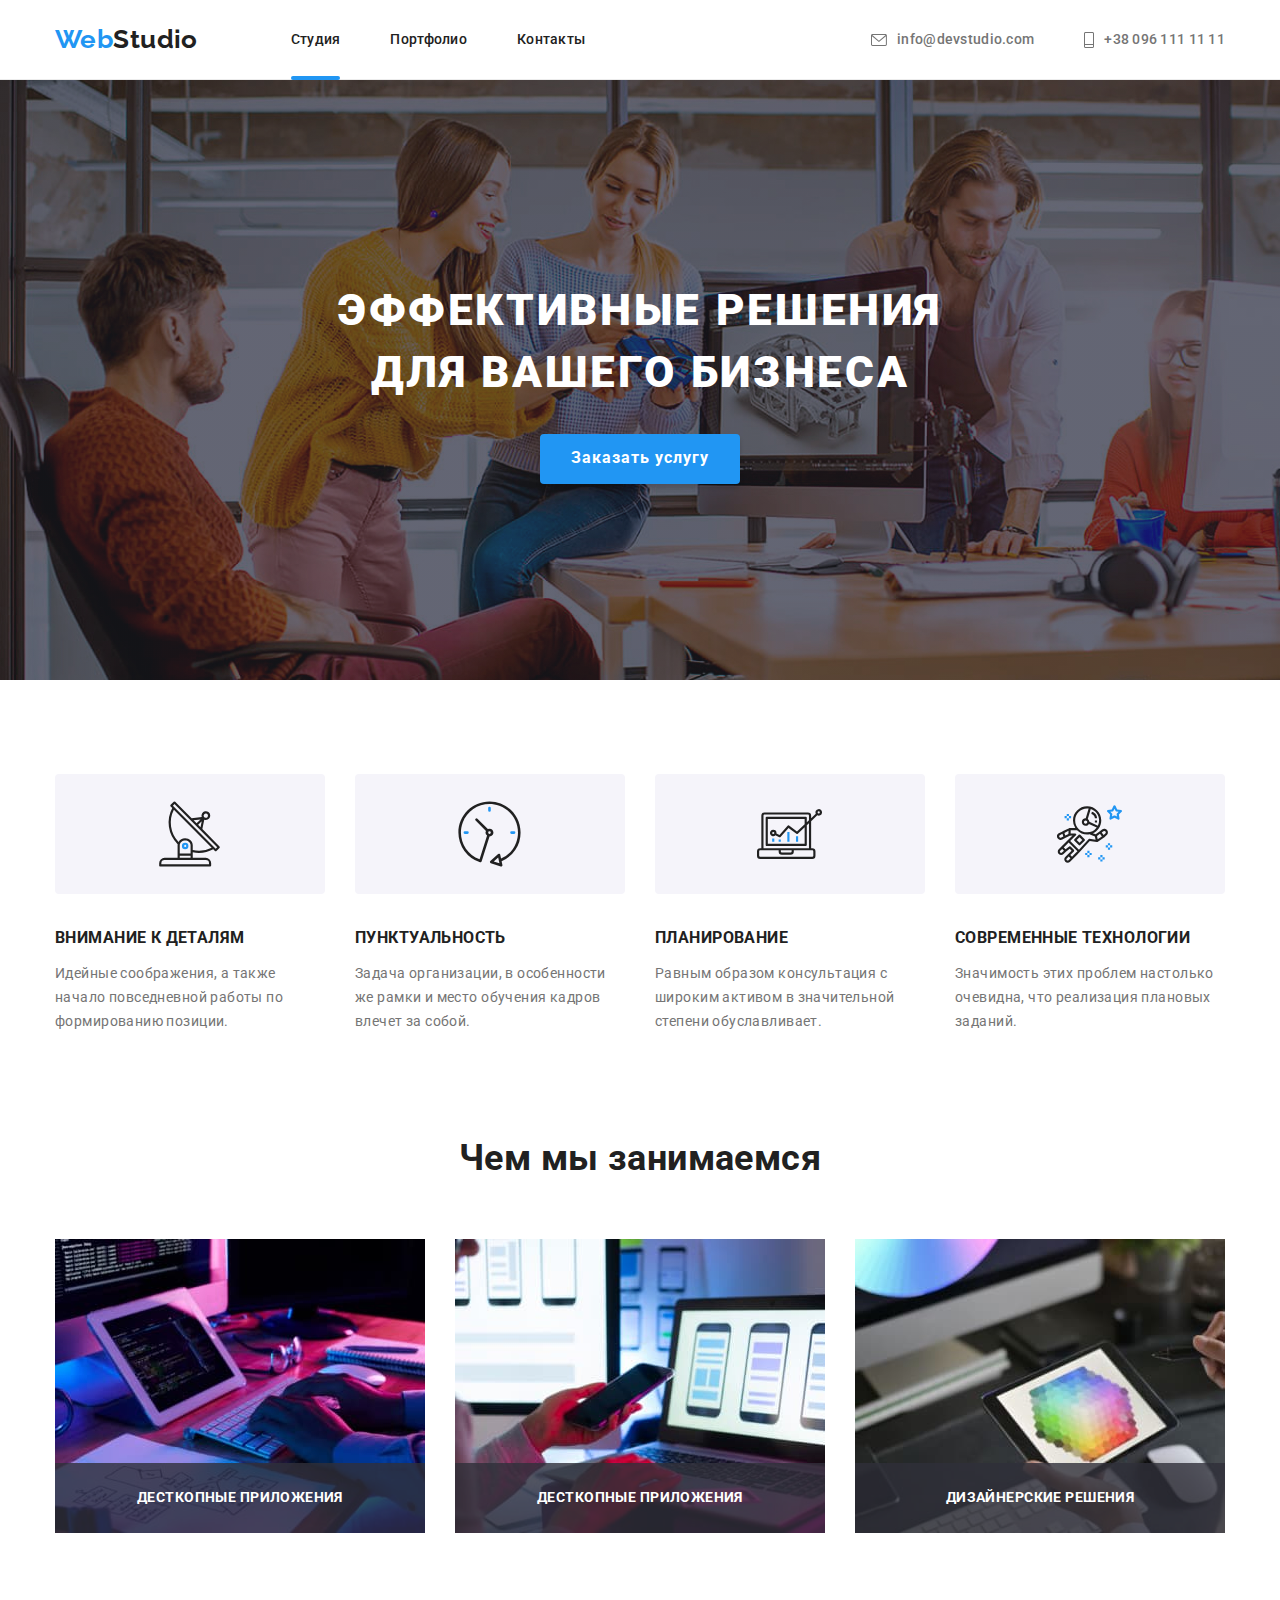
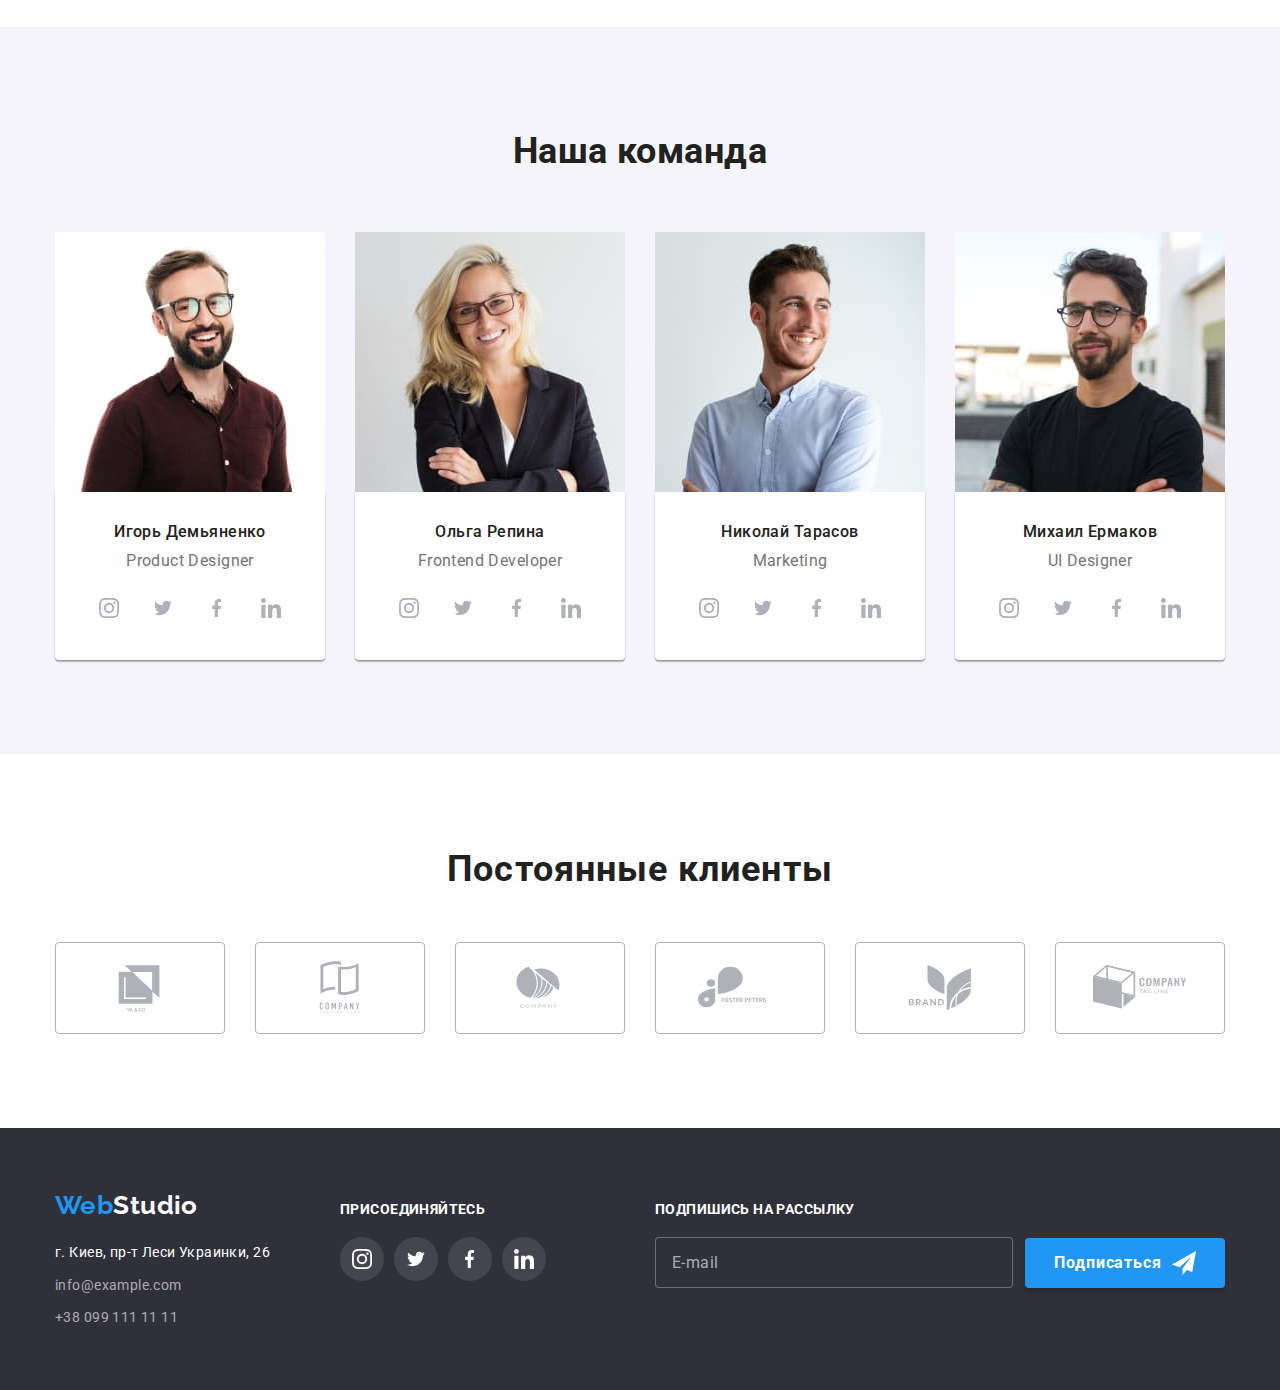
==== index.html @ 1c917165 "end" ====
<!DOCTYPE html>
<html lang="ru">
<head>
    <meta charset="UTF-8">
    <meta http-equiv="X-UA-Compatible" content="IE=edge">
    <meta name="viewport" content="width=device-width, initial-scale=1.0">
    <title>Document</title>
    <link rel="stylesheet" href="https://cdnjs.cloudflare.com/ajax/libs/modern-normalize/1.1.0/modern-normalize.min.css">
   
    <link rel="stylesheet" href="./css/main.css">
    <link href="https://fonts.googleapis.com/css2?family=Raleway:wght@700&family=Roboto:wght@400;500;700;900&display=swap"
        rel="stylesheet">
</head>
<body>

    
   
    <header class="header">
        <div class="container header__container">
        <nav class="nav-all">
            <a href="./" class="logo"><span class="logo__span">Web</span>Studio</a>
        <ul class="nav list">
            <li class="nav__studio"><a href="./index.html" class="nav__link current">Студия</a></li>
            <li class="nav__studio"><a href="./portfolio.html" class="nav__link">Портфолио</a></li>
            <li class="nav__studio"><a href="" class="nav__link">Контакты</a></li>
        </ul>
        </nav>
        <ul class="nav-auth list">
            
            <li class="nav-auth__item">
              
                    <!-- <svg class="icon-mail" > 
                    <use href="./images/icons.svg#icon-mail" class="link"></use>
                </svg> -->
                <a href="mailto:info@devstudio.com" class="nav-auth__link">
                    <svg class="nav-auth__icon-mail">
                        <use href="./images/icons.svg#icon-mail"></use>
                    </svg>info@devstudio.com</a>
                
            </li>
            <li class="nav-auth__item flex">
                <!-- <svg class="icon-tel">
                <use href="images/icons.svg#icon-tel"></use>
                </svg> -->
                <a href="tel:+380961111111" class="nav-auth__link">
                    <svg class="nav-auth__icon-tel">
                        <use href="images/icons.svg#icon-tel"></use>
                    </svg>
                    +38 096 111 11 11</a></li>
        </ul>  
        </div>
        
    </header>
    <main>

        
       
        <section class="hero">
            <div class="container">
            <h1 class="hero__title">Эффективные решения для вашего бизнеса</h1>
            <button type="button" class="button hero__button" data-modal-open>Заказать услугу</button>
            </div>
            
        </section>
       
        <section class="feature section">
            <div class="container">
            <h2 hidden class="feature_name">Наши качества</h2>
            <ul class="feature__list list">
               
                <li class="feature__item">
                    <div class="feature__icon-bcg">
                        <svg class="feature__icon">
                            <use href="./images/icons2.svg#icon-antenna"></use>
                        </svg>
                    </div>
                    <h3 class="feature__title">Внимание к деталям</h3>
                    <p class="feature__text">Идейные соображения, а также начало повседневной работы по формированию позиции.</p>
                </li>
                <li class="feature__item">
                    <div class="feature__icon-bcg">
                        <svg class="feature__icon">
                            <use href="./images/icons2.svg#icon-clock"></use>
                        </svg>
                    </div>
                    <h3 class="feature__title">Пунктуальность</h3>
                    <p class="feature__text">Задача организации, в особенности же рамки и место обучения кадров влечет за собой.</p>
                </li>
                <li class="feature__item">
                    <div class="feature__icon-bcg">
                        <svg class="feature__icon">
                            <use href="./images/icons2.svg#icon-diagram"></use>
                        </svg>
                    </div>
                    <h3 class="feature__title">Планирование</h3>
                    <p class="feature__text">Равным образом консультация с широким активом в значительной степени обуславливает.</p>
                </li>
                <li class="feature__item">
                    <div class="feature__icon-bcg">
                        <svg class="feature__icon">
                            <use href="./images/icons2.svg#icon-astronaut"></use>
                        </svg>
                    </div>
                    <h3 class="feature__title">Современные технологии</h3>
                    <p class="feature__text">Значимость этих проблем настолько очевидна, что реализация плановых заданий.</p>
                </li>
            </ul>
            </div>
        </section>
        <section class="what section">
            <div class="container">
            <h2 class="what__title ">Чем мы занимаемся</h2>
           <ul class="what__list list">
                <li class="what__item transparent">
                    <img src="./images/img-1.jpg"  alt="Человек печататет на планшете с клавиатурой" width="370">
                    <div class="what__transparent-box"><p>десткопные приложения</p></div>
                </li >
                <li class="what__item transparent">
                    <img src="./images/img-2.jpg" alt="Человек печататет на ноутбуке" width="370">
                    <div class="what__transparent-box">
                        <p>десткопные приложения</p>
                    </div>
                </li>
                <li class="what__item transparent">
                    <img src="./images/img-3.jpg"  alt="Человек печататет на планшете" width="370">
                    <div class="what__transparent-box"><p>Дизайнерские решения</p></div>
                </li>
            </ul>
            </div>
        </section>
        <section class="team section">
            <div class="container">
            <h2 class="team__title">Наша команда</h2>
            <ul class="team_list list">
                <li class="team__item">
                    <img src="./images/img-team-1.jpg" alt="Член команды" width="270">
                    <div class="team__card-team">
                    <h3 class="team__name">Игорь Демьяненко</h3>
                    <p lang="en" class="team__spec"> Product Designer</p>

                    <div class="team-icon">
                        <ul class="team-icon__action list">
                            <li class="team-icon__item"><a class="team-icon__icon-button">
                                <svg class="icon-team-inst" width="20px" height="20">
                                    <use href="./images/icons.svg#icon-inst"></use>
                                </svg>
                            </a></li>
                            <li class="team-icon__item"><a class="team-icon__icon-button">
                                <svg class="icon-team-twit" width="20" height="16">
                                <use href="./images/icons.svg#icon-twit"></use>
                                </svg>
                            </a></li>
                            <li class="team-icon__item"><a class="team-icon__icon-button">
                                <svg class="icon-team-fb" width="10" height="20">
                                    <use href="./images/icons.svg#icon-fb"></use>
                                </svg>
                            </a></li>
                            <li class="team-icon__item"><a class="team-icon__icon-button">
                                <svg class="icon-team-in" width="20" height="20">
                                    <use href="./images/icons.svg#icon-linkedin"></use>
                                </svg>
                            </a></li>
                        </ul>
                     
                </div>
                </div>
                </li>
                <li class="team__item">
                    <img src="./images/img-team-2.jpg" alt="Член команды" width="270">
                    <div class="team__card-team">
                    <h3 class="team__name">Ольга Репина</h3>
                    <p lang="en" class="team__spec">Frontend Developer</p>
                    <div class="team-icon">
                        <ul class="team-icon__action list">
                            <li class="team-icon__item"><a class="team-icon__icon-button">
                                    <svg class="icon-team-inst" width="20px" height="20">
                                        <use href="./images/icons.svg#icon-inst"></use>
                                    </svg>
                                </a></li>
                            <li class="team-icon__item"><a class="team-icon__icon-button">
                                    <svg class="icon-team-twit" width="20" height="16">
                                        <use href="./images/icons.svg#icon-twit"></use>
                                    </svg>
                                </a></li>
                            <li class="team-icon__item"><a class="team-icon__icon-button">
                                    <svg class="icon-team-fb" width="10" height="20">
                                        <use href="./images/icons.svg#icon-fb"></use>
                                    </svg>
                                </a></li>
                            <li class="team-icon__item"><a class="team-icon__icon-button">
                                    <svg class="icon-team-in" width="20" height="20">
                                        <use href="./images/icons.svg#icon-linkedin"></use>
                                    </svg>
                                </a></li>
                        </ul>
                    
                    </div>
                    
                  
                    </div>
                </li>
                <li class="team__item">
                    <img src="./images/img-team-3.jpg" alt="Член команды" width="270">
                    <div class="team__card-team">
                    <h3 class="team__name">Николай Тарасов</h3>
                    <p lang="en" class="team__spec">Marketing</p>
                    <div class="team-icon">
                        <ul class="team-icon__action list">
                            <li class="team-icon__item"><a class="team-icon__icon-button">
                                    <svg class="icon-team-inst" width="20px" height="20">
                                        <use href="./images/icons.svg#icon-inst"></use>
                                    </svg>
                                </a></li>
                            <li class="team-icon__item"><a class="team-icon__icon-button">
                                    <svg class="icon-team-twit" width="20" height="16">
                                        <use href="./images/icons.svg#icon-twit"></use>
                                    </svg>
                                </a></li>
                            <li class="team-icon__item"><a class="team-icon__icon-button">
                                    <svg class="icon-team-fb" width="10" height="20">
                                        <use href="./images/icons.svg#icon-fb"></use>
                                    </svg>
                                </a></li>
                            <li class="team-icon__item"><a class="team-icon__icon-button">
                                    <svg class="icon-team-in" width="20" height="20">
                                        <use href="./images/icons.svg#icon-linkedin"></use>
                                    </svg>
                                </a></li>
                        </ul>
                    
                    </div>
                    </div>
                </li>
                <li class="team__item">
                    <img src="./images/img-team-4.jpg" alt="Член команды" width="270">
                   <div class="team__card-team">
                    <h3 class="team__name">Михаил Ермаков</h3>
                    <p lang="en" class="team__spec">UI Designer</p>
                    <div class="team-icon">
                        <ul class="team-icon__action list">
                            <li class="team-icon__item"><a class="team-icon__icon-button">
                                    <svg class="icon-team-inst" width="20px" height="20">
                                        <use href="./images/icons.svg#icon-inst"></use>
                                    </svg>
                                </a></li>
                            <li class="team-icon__item"><a class="team-icon__icon-button">
                                    <svg class="icon-team-twit" width="20" height="16">
                                        <use href="./images/icons.svg#icon-twit"></use>
                                    </svg>
                                </a></li>
                            <li class="team-icon__item"><a class="team-icon__icon-button">
                                    <svg class="icon-team-fb" width="10" height="20">
                                        <use href="./images/icons.svg#icon-fb"></use>
                                    </svg>
                                </a></li>
                            <li class="team-icon__item"><a class="team-icon__icon-button">
                                    <svg class="icon-team-in" width="20" height="20">
                                        <use href="./images/icons.svg#icon-linkedin"></use>
                                    </svg>
                                </a></li>
                        </ul>
                    
                    </div>
                    </div>
                </li>
            </ul>
            </div>
        </section>

        <section class="client section">
            <div class="container">
                <h2 class="client__title">Постоянные клиенты</h2>
                <div class="client__box">
                <ul class="client__list list">
                    <li class="client__icon">
                        <a href="./portfolio.html" class="client__link">
                        <svg class="client__svg" width="106" height="60">
                            <use href="./images/icons.svg#icon-yg"></use>
                        </svg>
                        </a>
                    </li>
                        <li class="client__icon">
                            <a href="./portfolio.html" class="client__link">
                                <svg class="client-svg" width="106" height="60">
                                    <use href="./images/icons.svg#icon-company"></use>
                                </svg>
                            </a>
                        </li>
                        <li class="client__icon">
                            <a href="./portfolio.html" class="client__link">
                                <svg class="client-svg" width="106" height="60">
                                    <use href="./images/icons.svg#icon-company-2"></use>
                                </svg>
                            </a>
                        </li>
                        <li class="client__icon">
                            <a href="./portfolio.html" class="client__link">
                                <svg class="client-svg" width="106" height="60">
                                    <use href="./images/icons.svg#icon-foster"></use>
                                </svg>
                            </a>
                        </li>
                        <li class="client__icon">
                            <a href="./portfolio.html" class="client__link">
                                <svg class="client-svg" width="106" height="60">
                                    <use href="./images/icons.svg#icon-brand"></use>
                                </svg>
                            </a>
                        </li>
                        <li class="client__icon">
                            <a href="./portfolio.html" class="client__link">
                                <svg class="client-svg" width="106" height="60">
                                    <use href="./images/icons.svg#icon-tagline"></use>
                                </svg>
                            </a>
                        </li>
                </ul>
                </div>
            </div>
        </section>
    </main>
    <footer class="footer">
        <div class="container footer__container">
            <div class="footer__link">
        <a href="./" class="logo footer__logo"><span class="logo__span">Web</span>Studio</a>
        <address>
            <ul class="footer__list list">
                <li><a href="https://goo.gl/maps/Bfg26Rv25KaWE5JLA" class="footer-address ">г. Киев, пр-т Леси Украинки, 26</a></li>
                <li><a href="mailto:info@example.com" class="footer-email">info@example.com</a></li>
                <li><a href="tel:+380991111111" class="footer-tel">+38 099 111 11 11</a></li>
            </ul>
        </address>
        </div>
        <div class="footer-icon">
            <p class="footer-icon__title">присоединяйтесь</p>
        
            <ul class="team-icon__action list">
                <li class="team-icon__item"><a class="team-icon__icon-button icon-grey">
                        <svg class="icon-team-inst" width="20px" height="20">
                            <use href="./images/icons.svg#icon-inst"></use>
                        </svg>
                    </a></li>
                <li class="team-icon__item"><a class="team-icon__icon-button icon-grey">
                        <svg class="icon-team-twit" width="20" height="16">
                            <use href="./images/icons.svg#icon-twit"></use>
                        </svg>
                    </a></li>
                <li class="team-icon__item"><a class="team-icon__icon-button icon-grey">
                        <svg class="icon-team-fb" width="10" height="20">
                            <use href="./images/icons.svg#icon-fb"></use>
                        </svg>
                    </a></li>
                <li class="team-icon__item"><a class="team-icon__icon-button icon-grey">
                        <svg class="icon-team-in" width="20" height="20">
                            <use href="./images/icons.svg#icon-linkedin"></use>
                        </svg>
                    </a></li>
            </ul>

        </div>

        <form class="signature">
           
            <label class="signature__sign">подпишись на рассылку
                <input type="email" name="email" class="signature__input" placeholder="E-mail">
            </label>
            <button class="button signature__button">Подписаться
                <svg class="button-sign__icon" width="24" height="24">
                    <use href="./images/icons.svg#icon-modal-send"></use>
                </svg>
            </button>
        </form>
        </div>



    </footer>

    
    <div class="backdrop is-hidden" data-modal>
        <div class="modal">
            <form class="modal__form">
                
                <p class="modal__title">Оставьте свои данные, мы вам перезвоним</p>
                <span class="modal__name">Имя</span>
           
                <label class="modal__lable">
               
                <input type="text" name="name" class="modal__input">
               <svg height="18" width="18" class="modal__icon">
                   <use href="./images/icons.svg#icon-modal-name" ></use>
               </svg>
               
            </label>

             <span class="modal__name">Телефон</span>
            <label class="modal__lable">
                
                    <input type="tel" name="tel" class="modal__input">
                    <svg height="18" width="18" class="modal__icon">
                        <use href="./images/icons.svg#icon-modal-tel"></use>
                    </svg>
                
            </label>
            
            <span class="modal__name">Почта</span>
            <label class="modal__lable">
               
                    <input type="email" name="email" class="modal__input">
                    <svg height="18" width="18" class="modal__icon">
                        <use href="./images/icons.svg#icon-modal-email"></use>
                    </svg>
                
            </label>
            
            <span class="modal__name">Комментарий</span>
            <label class="modal__lable">
              
                   <textarea name="comment"  class="modal__textarea" placeholder="Введите текст"></textarea>
                  
                
            </label>

            <label class="modal__chek"><input type="checkbox" name="accept" class="modal__checkbox">
                <span class="modal__check-icon"></span>
                 Соглашаюсь с рассылкой и принимаю <a href="./" class="accept">Условия договора</a></label>

            <button type="submit" class="button modal__button">Отправить</button>

            </form>
           
            <button class="modal-btn" data-modal-close><svg  width="11" height="11">
            <use href="./images/icons.svg#icon-close"></use>
        </svg>
    </button></div>
    </div>
    

    <script src="./js/modal.js"></script>

</body>
</html>
---- css/main.css ----
@charset "UTF-8";
:root {
  -webkit-transition: opacity 250ms cubic-bezier(0.4, 0, 0.2, 1), -webkit-transform 250ms cubic-bezier(0.4, 0, 0.2, 1);
  transition: opacity 250ms cubic-bezier(0.4, 0, 0.2, 1), -webkit-transform 250ms cubic-bezier(0.4, 0, 0.2, 1);
  transition: transform 250ms cubic-bezier(0.4, 0, 0.2, 1), opacity 250ms cubic-bezier(0.4, 0, 0.2, 1);
  transition: transform 250ms cubic-bezier(0.4, 0, 0.2, 1), opacity 250ms cubic-bezier(0.4, 0, 0.2, 1), -webkit-transform 250ms cubic-bezier(0.4, 0, 0.2, 1);
  --main-text-color: #212121;
  --second--text-color: #757575;
  --main-bcg-color: #ffffff;
  --main-herofooter-color: #2f303a;
  --secondary-bcg-color: #f5f4fa;
  --acent-color: #2196f3;
  --white-color: #ffffff;
  --btn-bcg-color: #f5f4fa;
  --brd-color: #ececec;
  --icon-bck: #afb1b8;
}

body {
  color: var(--main-text-color);
  font-family: roboto, sans-serif;
  background-color: var(--white-color);
  font-size: 14px;
  letter-spacing: 0.03em;
}

h1,
h2,
h3 {
  margin: 0;
}

img {
  display: block;
  max-width: 100%;
}

.list {
  list-style: none;
  padding: 0;
  margin: 0;
}

.link {
  text-decoration: none;
}

.logo, .logo__span {
  font-size: 26px;
  font-family: raleway, sans-serif;
  font-weight: 700;
  line-height: 1.2;
  text-decoration: none;
}

.footer-address, .footer-email, .footer-tel {
  line-height: 1.7;
  text-decoration: none;
  -webkit-transition: color 250ms cubic-bezier(0.4, 0, 0.2, 1);
  transition: color 250ms cubic-bezier(0.4, 0, 0.2, 1);
}

.button, .modal-btn {
  display: -webkit-box;
  display: -ms-flexbox;
  display: flex;
  -webkit-box-align: center;
      -ms-flex-align: center;
          align-items: center;
  -webkit-box-pack: center;
      -ms-flex-pack: center;
          justify-content: center;
}

.container {
  /* outline: 1px solid red; */
  width: 1200px;
  padding-left: 15px;
  padding-right: 15px;
  margin-left: auto;
  margin-right: auto;
}

.section {
  padding-top: 94px;
  padding-bottom: 94px;
}

.logo {
  color: var(--main-text-color);
}

.logo__span {
  color: var(--acent-color);
}

/* Header */
.header {
  /* outline: solid 1px tomato; */
  border-bottom: solid 1px var(--brd-color);
}

.header__container {
  display: -webkit-box;
  display: -ms-flexbox;
  display: flex;
  -webkit-box-align: center;
      -ms-flex-align: center;
          align-items: center;
}

.nav {
  display: -webkit-box;
  display: -ms-flexbox;
  display: flex;
  -webkit-box-align: center;
      -ms-flex-align: center;
          align-items: center;
  margin-left: 93px;
}

.nav-all {
  display: -webkit-box;
  display: -ms-flexbox;
  display: flex;
  -webkit-box-align: center;
      -ms-flex-align: center;
          align-items: center;
}

.nav__link {
  text-decoration: none;
  color: var(--main-text-color);
  -webkit-transition: color 250ms cubic-bezier(0.4, 0, 0.2, 1);
  transition: color 250ms cubic-bezier(0.4, 0, 0.2, 1);
}

.nav__link:hover, .nav__link:focus {
  color: var(--acent-color);
}

.nav__studio {
  display: block;
  padding-top: 32px;
  padding-bottom: 32px;
  font-weight: 500;
  line-height: 1.1;
  letter-spacing: 0.02em;
}

.nav__link .current {
  color: var(--acent-color);
}

/* Blue line current */
.nav__studio {
  position: relative;
  /* outline: 1px solid red; */
}

.nav__link.current::after {
  position: absolute;
  left: 0;
  bottom: 0;
  -webkit-transform: translate(0%, 1px);
          transform: translate(0%, 1px);
  content: '';
  background-color: var(--acent-color);
  width: 100%;
  height: 4px;
  border-radius: 2px;
}

.nav-auth__link {
  display: -webkit-box;
  display: -ms-flexbox;
  display: flex;
  -webkit-box-align: center;
      -ms-flex-align: center;
          align-items: center;
  text-decoration: none;
  /* outline: 1px solid green; */
  color: var(--second--text-color);
  font-weight: 500;
  line-height: 1.1;
  letter-spacing: 0.02em;
  fill: var(--second--text-color);
  -webkit-transition: color 250ms cubic-bezier(0.4, 0, 0.2, 1), fill 250ms cubic-bezier(0.4, 0, 0.2, 1);
  transition: color 250ms cubic-bezier(0.4, 0, 0.2, 1), fill 250ms cubic-bezier(0.4, 0, 0.2, 1);
}

.nav-auth__link:hover, .nav-auth__link:focus {
  color: var(--acent-color);
  fill: var(--acent-color);
}

/* Nav auth icon */
.nav-auth__item {
  display: -webkit-box;
  display: -ms-flexbox;
  display: flex;
  -webkit-box-align: center;
      -ms-flex-align: center;
          align-items: center;
}

.nav-auth__icon-mail {
  --color: currentColor;
  height: 12px;
  width: 16px;
  margin-right: 10px;
  /* fill: var(--second--text-color); */
}

.nav-auth__icon-mail:hover, .nav-auth__icon-mail:focus {
  fill: var(--acent-color);
}

.nav-auth__icon-tel {
  width: 10px;
  height: 16px;
  margin-right: 10px;
  /* fill: var(--second--text-color); */
}

/* Header-flex */
.nav__studio {
  /* outline: tomato solid 2px; */
  margin-right: 50px;
}

.nav__studio:last-child {
  margin-right: 0px;
}

.nav-auth {
  display: -webkit-box;
  display: -ms-flexbox;
  display: flex;
  margin-left: auto;
}

.nav-auth__item + .nav-auth__item {
  margin-left: 50px;
}

/* hero */
.hero {
  max-width: 1600px;
  height: 600px;
  margin-left: auto;
  margin-right: auto;
  background-image: -webkit-gradient(linear, left top, right top, from(rgba(47, 48, 58, 0.4)), to(rgba(47, 48, 58, 0.4))), url(../images/overlay.jpg);
  background-image: linear-gradient(to right, rgba(47, 48, 58, 0.4), rgba(47, 48, 58, 0.4)), url(../images/overlay.jpg);
  background-color: var(--main-herofooter-color);
  text-align: center;
  padding-top: 200px;
  padding-bottom: 200px;
}

.hero__title {
  /* outline: tomato solid 2px; */
  width: 696px;
  color: var(--white-color);
  margin: 0 auto;
  margin-bottom: 30px;
  font-weight: 900;
  font-size: 44px;
  line-height: 1.4;
  text-align: center;
  letter-spacing: 0.06em;
  text-transform: uppercase;
}

.hero__button {
  margin-left: auto;
  margin-right: auto;
}

/* Section - feature */
/* Feature */
.feature__list {
  display: -webkit-box;
  display: -ms-flexbox;
  display: flex;
  -ms-flex-wrap: wrap;
      flex-wrap: wrap;
  -webkit-box-pack: center;
      -ms-flex-pack: center;
          justify-content: center;
}

.feature__item {
  width: 270px;
}

.feature__item + .feature__item {
  margin-left: 30px;
}

.feature__title {
  line-height: 1.7;
  text-transform: uppercase;
  margin-top: 30px;
}

.feature__text {
  color: var(--second--text-color);
  line-height: 1.7;
  margin-top: 10px;
  margin-bottom: 0px;
}

/* Icon Feature */
.feature__icon-bcg {
  width: 270px;
  height: 120px;
  background-color: var(--secondary-bcg-color);
  border-radius: 4px;
}

.feature__icon {
  width: 65px;
  height: 70px;
  margin: 25px 102px;
}

/* Backdrop and modal */
.backdrop {
  outline: 1px solid green;
  position: fixed;
  top: 0;
  left: 0;
  background-color: rgba(0, 0, 0, 0.2);
  height: 100%;
  width: 100%;
}

.backdrop.is-hidden {
  opacity: 0;
  pointer-events: none;
  visibility: hidden;
}

.backdrop.is-hidden .modal {
  position: absolute;
  top: 50%;
  left: 50%;
  -webkit-transform: translate(-50%, -50%) scale(0.5);
          transform: translate(-50%, -50%) scale(0.5);
}

.modal {
  position: absolute;
  top: 50%;
  left: 50%;
  -webkit-transform: translate(-50%, -50%) scale(1);
          transform: translate(-50%, -50%) scale(1);
  width: 528px;
  background-color: var(--white-color);
  -webkit-box-shadow: 0px 1px 3px rgba(0, 0, 0, 0.12), 0px 1px 1px rgba(0, 0, 0, 0.14), 0px 2px 1px rgba(0, 0, 0, 0.2);
          box-shadow: 0px 1px 3px rgba(0, 0, 0, 0.12), 0px 1px 1px rgba(0, 0, 0, 0.14), 0px 2px 1px rgba(0, 0, 0, 0.2);
  border-radius: 4px;
  -webkit-transition: -webkit-transform 250ms linear;
  transition: -webkit-transform 250ms linear;
  transition: transform 250ms linear;
  transition: transform 250ms linear, -webkit-transform 250ms linear;
  padding: 40px 40px;
}

/* Modal form */
.modal__form {
  width: 448px;
  margin-right: auto;
  margin-left: auto;
}

.modal__title {
  margin: 0;
  text-align: center;
  font-weight: 700;
  font-size: 20px;
  line-height: 1.1;
  letter-spacing: 0.03em;
  margin-bottom: 12px;
}

.modal__name {
  display: block;
  font-size: 12px;
  line-height: 1.1;
  letter-spacing: 0.01em;
  color: var(--second--text-color);
  -webkit-transition: fill 250ms cubic-bezier(0.4, 0, 0.2, 1);
  transition: fill 250ms cubic-bezier(0.4, 0, 0.2, 1);
}

.modal__name ~ .modal__name {
  margin-top: 10px;
}

.modal__lable {
  /* outline: 1px solid green; */
  position: relative;
  display: -webkit-box;
  display: -ms-flexbox;
  display: flex;
  -webkit-box-orient: vertical;
  -webkit-box-direction: normal;
      -ms-flex-direction: column;
          flex-direction: column;
  width: 100%;
  font-size: 12px;
  line-height: 1.1;
  letter-spacing: 0.01em;
  color: var(--second--text-color);
  -webkit-transition: fill 250ms cubic-bezier(0.4, 0, 0.2, 1);
  transition: fill 250ms cubic-bezier(0.4, 0, 0.2, 1);
  margin-top: 4px;
}

.modal__input {
  /* outline: 1px solid red; */
  width: 100%;
  display: block;
  height: 40px;
  border: 1px solid rgba(33, 33, 33, 0.2);
  border-radius: 4px;
  padding-left: 41px;
  -webkit-transition: border-color 250ms cubic-bezier(0.4, 0, 0.2, 1);
  transition: border-color 250ms cubic-bezier(0.4, 0, 0.2, 1);
}

.modal__input:focus {
  outline: none;
  border-color: var(--acent-color);
}

.modal__icon {
  /* outline: 1px solid green; */
  position: absolute;
  top: 50%;
  left: 15px;
  -webkit-transform: translateY(-50%);
          transform: translateY(-50%);
}

.modal__input:focus + .modal__icon {
  fill: var(--acent-color);
}

.modal__textarea {
  width: 448px;
  height: 120px;
  resize: none;
  border: 1px solid rgba(33, 33, 33, 0.2);
  border-radius: 4px;
  padding: 12px 16px;
}

.modal__textarea:focus {
  outline: none;
  border-color: var(--acent-color);
}

.modal__chek {
  display: -webkit-box;
  display: -ms-flexbox;
  display: flex;
  -webkit-box-align: center;
      -ms-flex-align: center;
          align-items: center;
  margin-top: 20px;
}

.modal__checkbox {
  -webkit-appearance: none;
     -moz-appearance: none;
          appearance: none;
  position: absolute;
}

.modal__checkbox:checked + .modal__check-icon {
  border-color: var(--acent-color);
  background-color: var(--acent-color);
  background-image: url(../images/checkbox.svg);
  background-size: contain;
  background-repeat: no-repeat;
  background-position: center;
}

.modal__check-icon {
  display: inline-block;
  width: 16px;
  height: 15px;
  border-radius: 4px;
  border: 2px solid #2a2a2a;
  margin-right: 8px;
}

.accept {
  margin-left: 7px;
  color: var(--acent-color);
}

.modal__button {
  margin-left: auto;
  margin-right: auto;
  margin-top: 30px;
}

/* section what we do */
.what__title {
  font-weight: 700;
  font-size: 36px;
  line-height: 1.7;
  text-align: center;
}

.what__list {
  display: -webkit-box;
  display: -ms-flexbox;
  display: flex;
  -webkit-box-pack: center;
      -ms-flex-pack: center;
          justify-content: center;
  margin-top: 50px;
}

.what__item + .what__item {
  margin-left: 30px;
}

/* what we do transparent box */
.what__item.transparent {
  position: relative;
}

.what__transparent-box {
  position: absolute;
  left: 0;
  bottom: 0;
  /* outline: 1px solid red; */
  background: rgba(47, 48, 58, 0.8);
  width: 100%;
  height: 70px;
  font-size: 14px;
  font-weight: 700;
  line-height: 1.1;
  text-align: center;
  letter-spacing: 0.03em;
  text-transform: uppercase;
  color: var(--white-color);
}

.what__transparent-box p {
  margin: 0;
  padding-top: 27px;
  padding-bottom: 27px;
}

.what {
  padding-top: 0px;
}

/* section team */
.team {
  background-color: var(--secondary-bcg-color);
}

.team__title {
  font-weight: 700;
  font-size: 36px;
  line-height: 1.7;
  text-align: center;
}

.team__name {
  font-weight: 500;
  font-size: 16px;
  line-height: 1.2;
  text-align: center;
}

.team__spec {
  font-weight: 400;
  font-size: 16px;
  line-height: 1.2;
  text-align: center;
  color: var(--second--text-color);
  margin-top: 10px;
  margin-bottom: 0px;
}

.team_list {
  display: -webkit-box;
  display: -ms-flexbox;
  display: flex;
  margin-top: 50px;
  -webkit-box-pack: center;
      -ms-flex-pack: center;
          justify-content: center;
}

.team__item + .team__item {
  margin-left: 30px;
}

.team__card-team {
  padding-top: 30px;
  padding-bottom: 30px;
  background-color: var(--white-color);
  -webkit-box-shadow: 0px 1px 3px rgba(0, 0, 0, 0.12), 0px 1px 1px rgba(0, 0, 0, 0.14), 0px 2px 1px rgba(0, 0, 0, 0.2);
          box-shadow: 0px 1px 3px rgba(0, 0, 0, 0.12), 0px 1px 1px rgba(0, 0, 0, 0.14), 0px 2px 1px rgba(0, 0, 0, 0.2);
  border-radius: 0px 0px 4px 4px;
}

/* Icon team */
.team-icon__action {
  display: -webkit-box;
  display: -ms-flexbox;
  display: flex;
  -webkit-box-align: center;
      -ms-flex-align: center;
          align-items: center;
}

.team-icon__icon-button {
  display: -webkit-box;
  display: -ms-flexbox;
  display: flex;
  -webkit-box-align: center;
      -ms-flex-align: center;
          align-items: center;
  -webkit-box-pack: center;
      -ms-flex-pack: center;
          justify-content: center;
  width: 44px;
  height: 44px;
  border: none;
  padding: 0;
  background-color: var(--main-bcg-color);
  border-radius: 50%;
  -webkit-transition: fill 250ms cubic-bezier(0.4, 0, 0.2, 1), background-color 250ms cubic-bezier(0.4, 0, 0.2, 1);
  transition: fill 250ms cubic-bezier(0.4, 0, 0.2, 1), background-color 250ms cubic-bezier(0.4, 0, 0.2, 1);
}

.team-icon__icon-button:hover, .team-icon__icon-button:focus {
  background-color: var(--acent-color);
  fill: var(--main-bcg-color);
}

.team-icon__item + .team-icon__item {
  margin-left: 10px;
}

.team-icon {
  display: -webkit-box;
  display: -ms-flexbox;
  display: flex;
  -webkit-box-align: center;
      -ms-flex-align: center;
          align-items: center;
  margin-left: 32px;
  margin-right: 32px;
  margin-top: 16px;
  fill: var(--icon-bck);
}

/* Our client */
.client__title {
  font-weight: 700;
  font-size: 36px;
  line-height: 1.2;
  text-align: center;
  letter-spacing: 0.03em;
}

.client__list {
  display: -webkit-box;
  display: -ms-flexbox;
  display: flex;
}

.client__link {
  display: -webkit-box;
  display: -ms-flexbox;
  display: flex;
  -webkit-box-align: center;
      -ms-flex-align: center;
          align-items: center;
  -webkit-box-pack: center;
      -ms-flex-pack: center;
          justify-content: center;
  width: 170px;
  height: 92px;
  border: 1px solid #afb1b8;
  border-radius: 4px;
  fill: var(--icon-bck);
  -webkit-transition: fill 250ms cubic-bezier(0.4, 0, 0.2, 1), border 250ms cubic-bezier(0.4, 0, 0.2, 1);
  transition: fill 250ms cubic-bezier(0.4, 0, 0.2, 1), border 250ms cubic-bezier(0.4, 0, 0.2, 1);
}

.client__link:hover, .client__link:focus {
  fill: var(--acent-color);
  border: 1px solid var(--acent-color);
}

.client__icon + .client__icon {
  margin-left: 30px;
}

.client__box {
  /* outline: 1px solid green; */
  margin-left: auto;
  margin-right: auto;
  margin-top: 50px;
}

/* section footer */
.footer {
  background-color: var(--main-herofooter-color);
  padding-top: 60px;
  padding-bottom: 60px;
}

.footer__list {
  /* outline: tomato solid 2px; */
  margin-top: 20px;
  font-size: 14px;
  font-style: normal;
}

.footer__list li {
  margin-bottom: 9px;
}

.footer__list li:last-child {
  margin-bottom: 0px;
}

.footer-address {
  color: var(--white-color);
}

.footer-address:hover, .footer-address:focus {
  color: var(--acent-color);
}

.footer-email {
  color: rgba(255, 255, 255, 0.6);
}

.footer-email:hover, .footer-email:focus {
  color: var(--acent-color);
}

.footer-tel {
  color: rgba(255, 255, 255, 0.6);
}

.footer-tel:hover, .footer-tel:focus {
  color: var(--acent-color);
}

/* footer icon */
.footer-icon__title {
  font-weight: 700;
  font-size: 14px;
  line-height: 1.1;
  letter-spacing: 0.03em;
  text-transform: uppercase;
  color: var(--white-color);
  margin-bottom: 20px;
}

.icon-grey {
  background-color: rgba(255, 255, 255, 0.1);
}

.footer-icon {
  fill: var(--white-color);
  margin-left: 70px;
  /* margin-top: 12px; */
}

.footer__container {
  display: -webkit-box;
  display: -ms-flexbox;
  display: flex;
  -webkit-box-align: baseline;
      -ms-flex-align: baseline;
          align-items: baseline;
}

/* footer signaure */
.signature {
  display: -webkit-box;
  display: -ms-flexbox;
  display: flex;
  color: var(--white-color);
  margin-left: auto;
  -webkit-box-align: end;
      -ms-flex-align: end;
          align-items: flex-end;
}

.signature__sign {
  width: 358px;
  font-weight: 700;
  font-size: 14px;
  line-height: 1.1;
  letter-spacing: 0.03em;
  text-transform: uppercase;
}

.signature__input {
  margin-top: 20px;
  padding-left: 16px;
  padding-top: 15px;
  padding-bottom: 15px;
  width: 100%;
  border: 1px solid rgba(255, 255, 255, 0.3);
  border-radius: 4px;
  background-color: var(--main-herofooter-color);
  font-size: 16px;
  line-height: 1.2;
  letter-spacing: 0.03em;
  color: rgba(255, 255, 255, 0.6);
}

.signature__input::-webkit-input-placeholder {
  font-size: 16px;
  line-height: 1.2;
  letter-spacing: 0.03em;
  color: rgba(255, 255, 255, 0.6);
}

.signature__input:-ms-input-placeholder {
  font-size: 16px;
  line-height: 1.2;
  letter-spacing: 0.03em;
  color: rgba(255, 255, 255, 0.6);
}

.signature__input::-ms-input-placeholder {
  font-size: 16px;
  line-height: 1.2;
  letter-spacing: 0.03em;
  color: rgba(255, 255, 255, 0.6);
}

.signature__input::placeholder {
  font-size: 16px;
  line-height: 1.2;
  letter-spacing: 0.03em;
  color: rgba(255, 255, 255, 0.6);
}

.button-sign__icon {
  margin-left: 10px;
  fill: var(--white-color);
}

.signature__button {
  margin-left: 12px;
}

.footer__logo {
  color: var(--white-color);
}

/* porfolio section button */
.section-project {
  padding-top: 94px;
  padding-bottom: 94px;
}

.portfolio__btn {
  display: -webkit-box;
  display: -ms-flexbox;
  display: flex;
  -webkit-box-pack: center;
      -ms-flex-pack: center;
          justify-content: center;
  font-size: 16px;
  line-height: 1.6;
  font-weight: 500;
  text-align: center;
  cursor: pointer;
}

.portfolio__item + .portfolio__item {
  margin-left: 8px;
}

.portfolio-prj {
  display: -webkit-box;
  display: -ms-flexbox;
  display: flex;
  -ms-flex-wrap: wrap;
      flex-wrap: wrap;
  margin-top: 50px;
}

.portfolio-prj__item {
  width: calc((100% - 60px) / 3);
  margin-right: 30px;
  margin-top: 30px;
}

.portfolio-prj__item:nth-child(3n) {
  margin-right: 0;
}

.portfolio-prj__item:nth-child(-n + 3) {
  margin-top: 0;
}

.portfolio-prj__link {
  text-decoration: none;
  display: block;
  -webkit-transition: -webkit-box-shadow 250ms cubic-bezier(0.4, 0, 0.2, 1);
  transition: -webkit-box-shadow 250ms cubic-bezier(0.4, 0, 0.2, 1);
  transition: box-shadow 250ms cubic-bezier(0.4, 0, 0.2, 1);
  transition: box-shadow 250ms cubic-bezier(0.4, 0, 0.2, 1), -webkit-box-shadow 250ms cubic-bezier(0.4, 0, 0.2, 1);
}

.portfolio-prj__link:hover, .portfolio-prj__link:focus {
  -webkit-box-shadow: 0px 1px 1px rgba(0, 0, 0, 0.12), 0px 4px 4px rgba(0, 0, 0, 0.06), 1px 4px 6px rgba(0, 0, 0, 0.16);
          box-shadow: 0px 1px 1px rgba(0, 0, 0, 0.12), 0px 4px 4px rgba(0, 0, 0, 0.06), 1px 4px 6px rgba(0, 0, 0, 0.16);
}

.portfolio-prj__title {
  font-weight: 700;
  font-size: 18px;
  line-height: 2px;
  letter-spacing: 0.06em;
  color: var(--main-text-color);
  margin-bottom: 4px;
}

.portfolio-prj__p {
  font-size: 16px;
  line-height: 1.9;
  color: var(--second--text-color);
  margin-bottom: 0;
}

.portfolio-prj__hp {
  padding-top: 20px;
  padding-bottom: 20px;
  padding-left: 24px;
  padding-right: 24px;
  border-right: 1px solid #eeeeee;
  border-bottom: 1px solid #eeeeee;
  border-left: 1px solid #eeeeee;
}

/* portfolio translation */
.portfolio-prj__thumb {
  position: relative;
  overflow: hidden;
}

.portfolio-prj__card {
  position: absolute;
  top: 0;
  left: 0;
  height: 100%;
  width: 100%;
  background-color: rgba(33, 150, 243, 0.9);
  opacity: 0;
  -webkit-transform: translateY(100%);
          transform: translateY(100%);
  -webkit-transition: opacity 250ms cubic-bezier(0.4, 0, 0.2, 1), -webkit-transform 250ms cubic-bezier(0.4, 0, 0.2, 1);
  transition: opacity 250ms cubic-bezier(0.4, 0, 0.2, 1), -webkit-transform 250ms cubic-bezier(0.4, 0, 0.2, 1);
  transition: transform 250ms cubic-bezier(0.4, 0, 0.2, 1), opacity 250ms cubic-bezier(0.4, 0, 0.2, 1);
  transition: transform 250ms cubic-bezier(0.4, 0, 0.2, 1), opacity 250ms cubic-bezier(0.4, 0, 0.2, 1), -webkit-transform 250ms cubic-bezier(0.4, 0, 0.2, 1);
}

.portfolio-prj__item:hover .portfolio-prj__card,
.portfolio-prj__item:focus .portfolio-prj__card {
  -webkit-transform: translateY(0);
          transform: translateY(0);
  opacity: 1;
}

.portfolio-prj__card-p {
  margin: 0;
  font-size: 18px;
  line-height: 1.6;
  letter-spacing: 0.03em;
  color: #ffffff;
  padding: 63px 24px;
}

/* основной цвет текста #212121  */
/* вторичный цвет  #757575 */
/* цвет основоной #FFFFFF */
/* цвет  герой и футер #2F303A */
/* цвет белый #FFFFFF */
/* цвет акцент #2196F3 */
.button {
  height: 50px;
  width: 200px;
  color: var(--white-color);
  background-color: var(--acent-color);
  font-weight: 700;
  font-size: 16px;
  line-height: 1.9;
  letter-spacing: 0.06em;
  cursor: pointer;
  border: none;
  border-radius: 4px;
  -webkit-box-shadow: 0px 4px 4px rgba(0, 0, 0, 0.15);
          box-shadow: 0px 4px 4px rgba(0, 0, 0, 0.15);
}

.modal-btn {
  position: absolute;
  top: 0;
  right: 0;
  -webkit-transform: translate(-8px, 8px);
          transform: translate(-8px, 8px);
  width: 30px;
  height: 30px;
  border-radius: 50%;
  background: var(--white-color);
  border: 1px solid rgba(0, 0, 0, 0.1);
}

.modal-btn:hover, .modal-btn:focus {
  fill: var(--acent-color);
}

.btn-prj {
  padding: 6px 22px;
  border: none;
  border-radius: 4px;
  background-color: var(--btn-bcg-color);
  -webkit-transition: background-color 250ms cubic-bezier(0.4, 0, 0.2, 1), color 250ms cubic-bezier(0.4, 0, 0.2, 1), -webkit-box-shadow 250ms cubic-bezier(0.4, 0, 0.2, 1);
  transition: background-color 250ms cubic-bezier(0.4, 0, 0.2, 1), color 250ms cubic-bezier(0.4, 0, 0.2, 1), -webkit-box-shadow 250ms cubic-bezier(0.4, 0, 0.2, 1);
  transition: box-shadow 250ms cubic-bezier(0.4, 0, 0.2, 1), background-color 250ms cubic-bezier(0.4, 0, 0.2, 1), color 250ms cubic-bezier(0.4, 0, 0.2, 1);
  transition: box-shadow 250ms cubic-bezier(0.4, 0, 0.2, 1), background-color 250ms cubic-bezier(0.4, 0, 0.2, 1), color 250ms cubic-bezier(0.4, 0, 0.2, 1), -webkit-box-shadow 250ms cubic-bezier(0.4, 0, 0.2, 1);
}

.btn-prj:hover, .btn-prj:focus {
  color: var(--main-bcg-color);
  background-color: var(--acent-color);
  -webkit-box-shadow: 0px 3px 1px rgba(0, 0, 0, 0.1), 0px 1px 2px rgba(0, 0, 0, 0.08), 0px 2px 2px rgba(0, 0, 0, 0.12);
          box-shadow: 0px 3px 1px rgba(0, 0, 0, 0.1), 0px 1px 2px rgba(0, 0, 0, 0.08), 0px 2px 2px rgba(0, 0, 0, 0.12);
}
/*# sourceMappingURL=main.css.map */
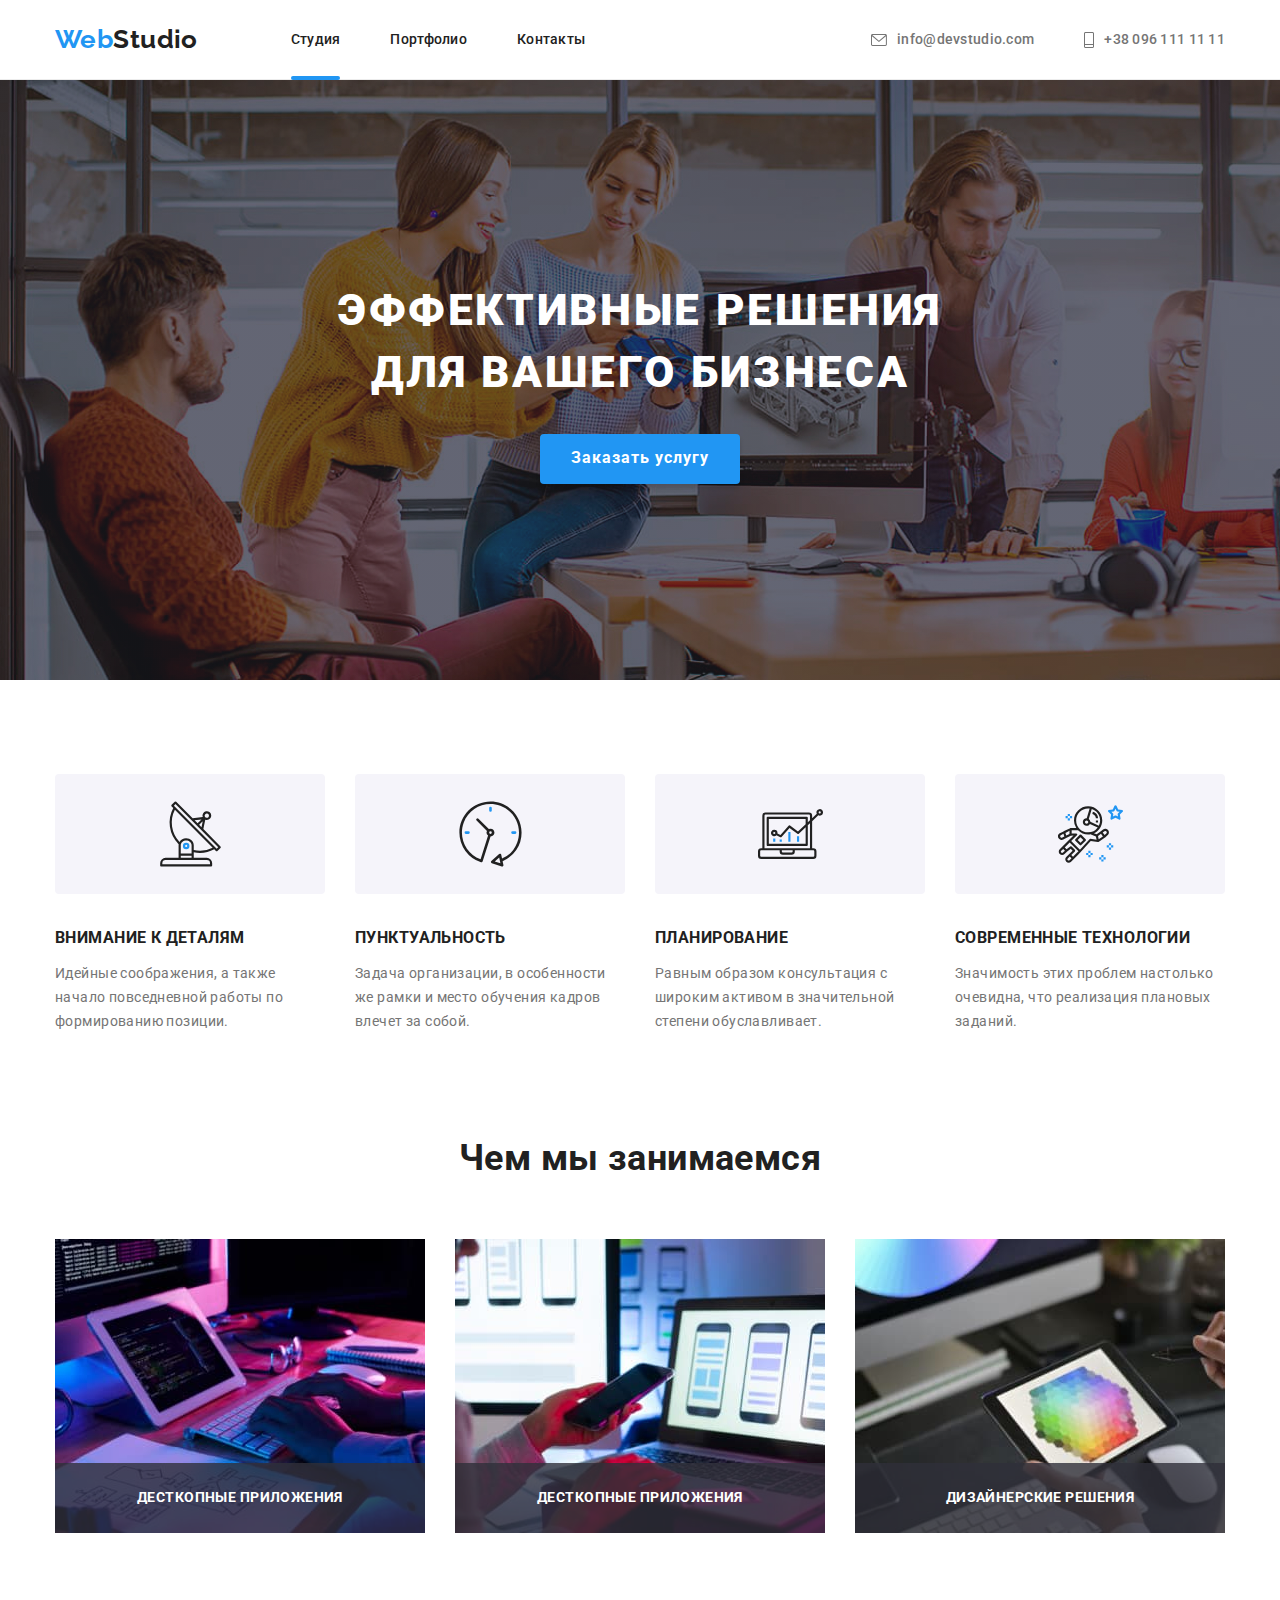
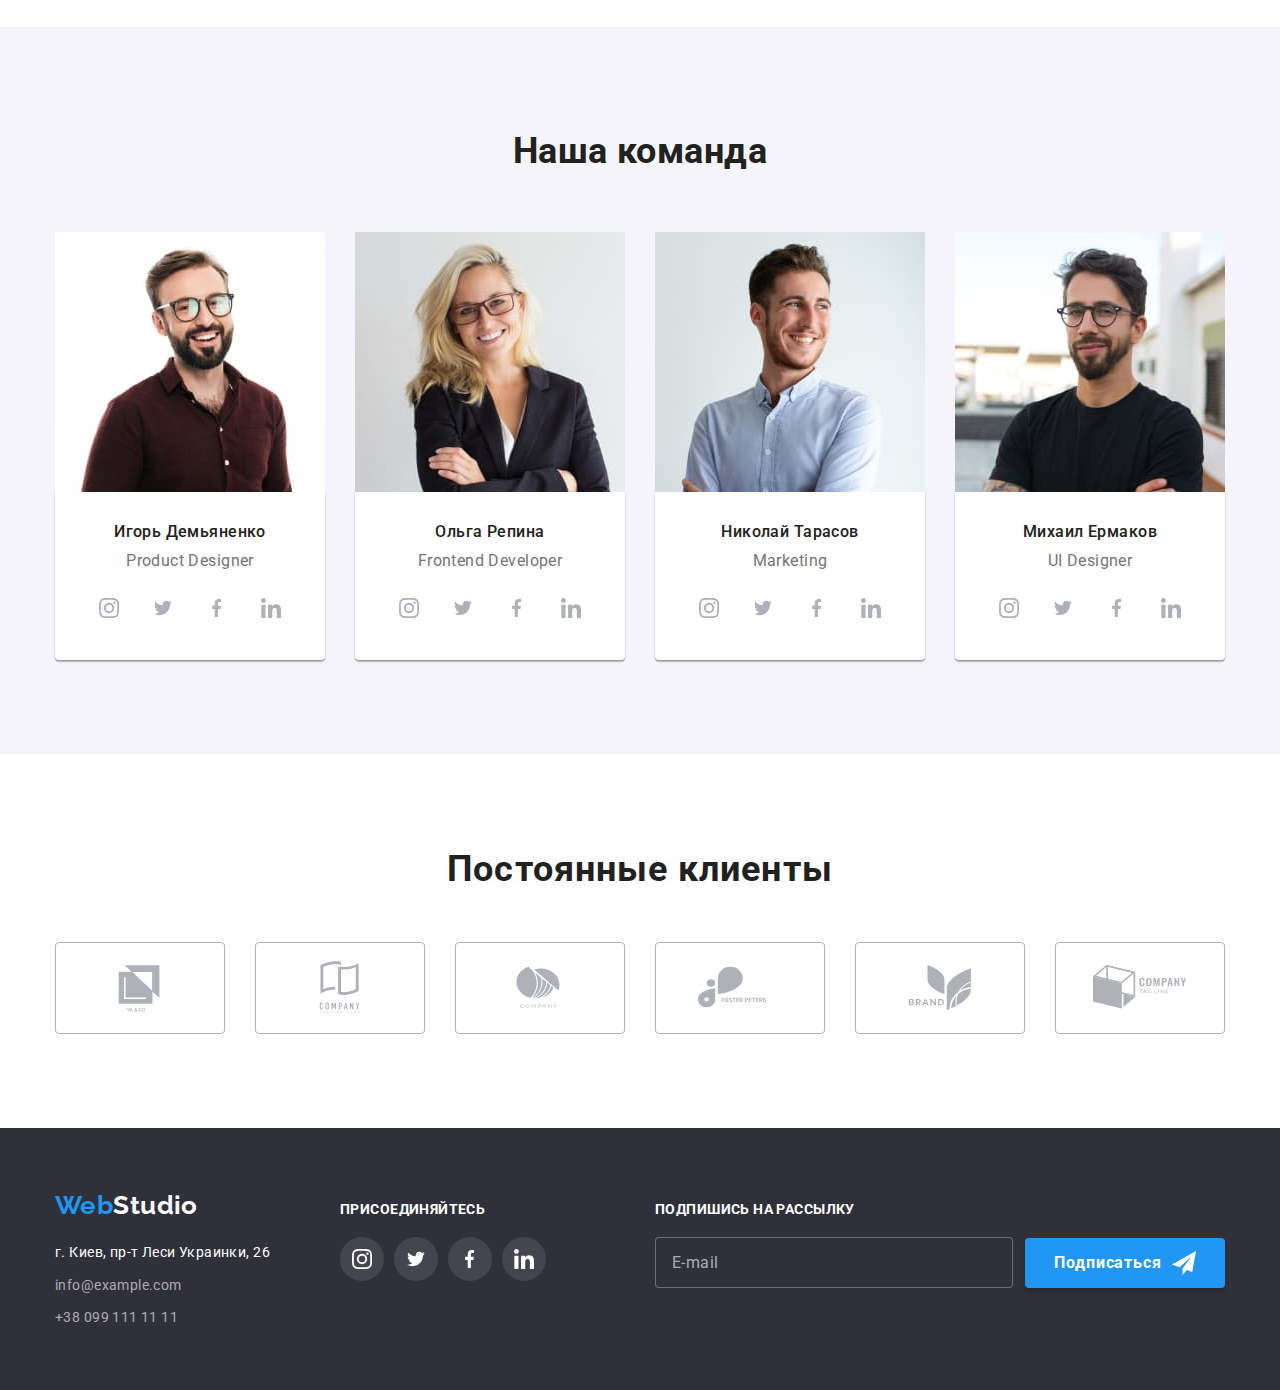
==== commit d09f98f0: "end" ====
--- a/index.html
+++ b/index.html
@@ -325,9 +325,9 @@
         <a href="./" class="logo footer__logo"><span class="logo__span">Web</span>Studio</a>
         <address>
             <ul class="footer__list list">
-                <li><a href="https://goo.gl/maps/Bfg26Rv25KaWE5JLA" class="footer-address ">г. Киев, пр-т Леси Украинки, 26</a></li>
-                <li><a href="mailto:info@example.com" class="footer-email">info@example.com</a></li>
-                <li><a href="tel:+380991111111" class="footer-tel">+38 099 111 11 11</a></li>
+                <li><a href="https://goo.gl/maps/Bfg26Rv25KaWE5JLA" class="footer__address ">г. Киев, пр-т Леси Украинки, 26</a></li>
+                <li><a href="mailto:info@example.com" class="footer__email">info@example.com</a></li>
+                <li><a href="tel:+380991111111" class="footer__tel">+38 099 111 11 11</a></li>
             </ul>
         </address>
         </div>
--- a/css/main.css
+++ b/css/main.css
@@ -14,6 +14,7 @@
   --btn-bcg-color: #f5f4fa;
   --brd-color: #ececec;
   --icon-bck: #afb1b8;
+  --cubic: 250ms cubic-bezier(0.4, 0, 0.2, 1);
 }
 
 body {
@@ -53,14 +54,14 @@
   text-decoration: none;
 }
 
-.footer-address, .footer-email, .footer-tel {
+.footer__address, .footer__email, .footer__tel {
   line-height: 1.7;
   text-decoration: none;
   -webkit-transition: color 250ms cubic-bezier(0.4, 0, 0.2, 1);
   transition: color 250ms cubic-bezier(0.4, 0, 0.2, 1);
 }
 
-.button, .modal-btn {
+.feature__icon-bcg, .team-icon__icon-button, .client__link, .button, .modal-btn {
   display: -webkit-box;
   display: -ms-flexbox;
   display: flex;
@@ -131,8 +132,8 @@
 .nav__link {
   text-decoration: none;
   color: var(--main-text-color);
-  -webkit-transition: color 250ms cubic-bezier(0.4, 0, 0.2, 1);
-  transition: color 250ms cubic-bezier(0.4, 0, 0.2, 1);
+  -webkit-transition: var(--cubic);
+  transition: var(--cubic);
 }
 
 .nav__link:hover, .nav__link:focus {
@@ -185,8 +186,8 @@
   line-height: 1.1;
   letter-spacing: 0.02em;
   fill: var(--second--text-color);
-  -webkit-transition: color 250ms cubic-bezier(0.4, 0, 0.2, 1), fill 250ms cubic-bezier(0.4, 0, 0.2, 1);
-  transition: color 250ms cubic-bezier(0.4, 0, 0.2, 1), fill 250ms cubic-bezier(0.4, 0, 0.2, 1);
+  -webkit-transition: color var(--cubic), fill var(--cubic);
+  transition: color var(--cubic), fill var(--cubic);
 }
 
 .nav-auth__link:hover, .nav-auth__link:focus {
@@ -322,7 +323,6 @@
 .feature__icon {
   width: 65px;
   height: 70px;
-  margin: 25px 102px;
 }
 
 /* Backdrop and modal */
@@ -361,10 +361,10 @@
   -webkit-box-shadow: 0px 1px 3px rgba(0, 0, 0, 0.12), 0px 1px 1px rgba(0, 0, 0, 0.14), 0px 2px 1px rgba(0, 0, 0, 0.2);
           box-shadow: 0px 1px 3px rgba(0, 0, 0, 0.12), 0px 1px 1px rgba(0, 0, 0, 0.14), 0px 2px 1px rgba(0, 0, 0, 0.2);
   border-radius: 4px;
-  -webkit-transition: -webkit-transform 250ms linear;
-  transition: -webkit-transform 250ms linear;
-  transition: transform 250ms linear;
-  transition: transform 250ms linear, -webkit-transform 250ms linear;
+  -webkit-transition: -webkit-transform var(--cubic);
+  transition: -webkit-transform var(--cubic);
+  transition: transform var(--cubic);
+  transition: transform var(--cubic), -webkit-transform var(--cubic);
   padding: 40px 40px;
 }
 
@@ -391,8 +391,8 @@
   line-height: 1.1;
   letter-spacing: 0.01em;
   color: var(--second--text-color);
-  -webkit-transition: fill 250ms cubic-bezier(0.4, 0, 0.2, 1);
-  transition: fill 250ms cubic-bezier(0.4, 0, 0.2, 1);
+  -webkit-transition: fill var(--cubic);
+  transition: fill var(--cubic);
 }
 
 .modal__name ~ .modal__name {
@@ -414,8 +414,8 @@
   line-height: 1.1;
   letter-spacing: 0.01em;
   color: var(--second--text-color);
-  -webkit-transition: fill 250ms cubic-bezier(0.4, 0, 0.2, 1);
-  transition: fill 250ms cubic-bezier(0.4, 0, 0.2, 1);
+  -webkit-transition: fill var(--cubic);
+  transition: fill var(--cubic);
   margin-top: 4px;
 }
 
@@ -626,23 +626,14 @@
 }
 
 .team-icon__icon-button {
-  display: -webkit-box;
-  display: -ms-flexbox;
-  display: flex;
-  -webkit-box-align: center;
-      -ms-flex-align: center;
-          align-items: center;
-  -webkit-box-pack: center;
-      -ms-flex-pack: center;
-          justify-content: center;
   width: 44px;
   height: 44px;
   border: none;
   padding: 0;
   background-color: var(--main-bcg-color);
   border-radius: 50%;
-  -webkit-transition: fill 250ms cubic-bezier(0.4, 0, 0.2, 1), background-color 250ms cubic-bezier(0.4, 0, 0.2, 1);
-  transition: fill 250ms cubic-bezier(0.4, 0, 0.2, 1), background-color 250ms cubic-bezier(0.4, 0, 0.2, 1);
+  -webkit-transition: fill var(--cubic), background-color var(--cubic);
+  transition: fill var(--cubic), background-color var(--cubic);
 }
 
 .team-icon__icon-button:hover, .team-icon__icon-button:focus {
@@ -683,15 +674,6 @@
 }
 
 .client__link {
-  display: -webkit-box;
-  display: -ms-flexbox;
-  display: flex;
-  -webkit-box-align: center;
-      -ms-flex-align: center;
-          align-items: center;
-  -webkit-box-pack: center;
-      -ms-flex-pack: center;
-          justify-content: center;
   width: 170px;
   height: 92px;
   border: 1px solid #afb1b8;
@@ -739,27 +721,27 @@
   margin-bottom: 0px;
 }
 
-.footer-address {
+.footer__address {
   color: var(--white-color);
 }
 
-.footer-address:hover, .footer-address:focus {
+.footer__address:hover, .footer__address:focus {
   color: var(--acent-color);
 }
 
-.footer-email {
+.footer__email {
   color: rgba(255, 255, 255, 0.6);
 }
 
-.footer-email:hover, .footer-email:focus {
+.footer__email:hover, .footer__email:focus {
   color: var(--acent-color);
 }
 
-.footer-tel {
+.footer__tel {
   color: rgba(255, 255, 255, 0.6);
 }
 
-.footer-tel:hover, .footer-tel:focus {
+.footer__tel:hover, .footer__tel:focus {
   color: var(--acent-color);
 }
 
@@ -920,10 +902,10 @@
 .portfolio-prj__link {
   text-decoration: none;
   display: block;
-  -webkit-transition: -webkit-box-shadow 250ms cubic-bezier(0.4, 0, 0.2, 1);
-  transition: -webkit-box-shadow 250ms cubic-bezier(0.4, 0, 0.2, 1);
-  transition: box-shadow 250ms cubic-bezier(0.4, 0, 0.2, 1);
-  transition: box-shadow 250ms cubic-bezier(0.4, 0, 0.2, 1), -webkit-box-shadow 250ms cubic-bezier(0.4, 0, 0.2, 1);
+  -webkit-transition: -webkit-box-shadow var(--cubic);
+  transition: -webkit-box-shadow var(--cubic);
+  transition: box-shadow var(--cubic);
+  transition: box-shadow var(--cubic), -webkit-box-shadow var(--cubic);
 }
 
 .portfolio-prj__link:hover, .portfolio-prj__link:focus {
@@ -973,10 +955,10 @@
   opacity: 0;
   -webkit-transform: translateY(100%);
           transform: translateY(100%);
-  -webkit-transition: opacity 250ms cubic-bezier(0.4, 0, 0.2, 1), -webkit-transform 250ms cubic-bezier(0.4, 0, 0.2, 1);
-  transition: opacity 250ms cubic-bezier(0.4, 0, 0.2, 1), -webkit-transform 250ms cubic-bezier(0.4, 0, 0.2, 1);
-  transition: transform 250ms cubic-bezier(0.4, 0, 0.2, 1), opacity 250ms cubic-bezier(0.4, 0, 0.2, 1);
-  transition: transform 250ms cubic-bezier(0.4, 0, 0.2, 1), opacity 250ms cubic-bezier(0.4, 0, 0.2, 1), -webkit-transform 250ms cubic-bezier(0.4, 0, 0.2, 1);
+  -webkit-transition: opacity var(--cubic), -webkit-transform var(--cubic);
+  transition: opacity var(--cubic), -webkit-transform var(--cubic);
+  transition: transform var(--cubic), opacity var(--cubic);
+  transition: transform var(--cubic), opacity var(--cubic), -webkit-transform var(--cubic);
 }
 
 .portfolio-prj__item:hover .portfolio-prj__card,
@@ -1039,10 +1021,10 @@
   border: none;
   border-radius: 4px;
   background-color: var(--btn-bcg-color);
-  -webkit-transition: background-color 250ms cubic-bezier(0.4, 0, 0.2, 1), color 250ms cubic-bezier(0.4, 0, 0.2, 1), -webkit-box-shadow 250ms cubic-bezier(0.4, 0, 0.2, 1);
-  transition: background-color 250ms cubic-bezier(0.4, 0, 0.2, 1), color 250ms cubic-bezier(0.4, 0, 0.2, 1), -webkit-box-shadow 250ms cubic-bezier(0.4, 0, 0.2, 1);
-  transition: box-shadow 250ms cubic-bezier(0.4, 0, 0.2, 1), background-color 250ms cubic-bezier(0.4, 0, 0.2, 1), color 250ms cubic-bezier(0.4, 0, 0.2, 1);
-  transition: box-shadow 250ms cubic-bezier(0.4, 0, 0.2, 1), background-color 250ms cubic-bezier(0.4, 0, 0.2, 1), color 250ms cubic-bezier(0.4, 0, 0.2, 1), -webkit-box-shadow 250ms cubic-bezier(0.4, 0, 0.2, 1);
+  -webkit-transition: background-color var(--cubic), color var(--cubic), -webkit-box-shadow var(--cubic);
+  transition: background-color var(--cubic), color var(--cubic), -webkit-box-shadow var(--cubic);
+  transition: box-shadow var(--cubic), background-color var(--cubic), color var(--cubic);
+  transition: box-shadow var(--cubic), background-color var(--cubic), color var(--cubic), -webkit-box-shadow var(--cubic);
 }
 
 .btn-prj:hover, .btn-prj:focus {
